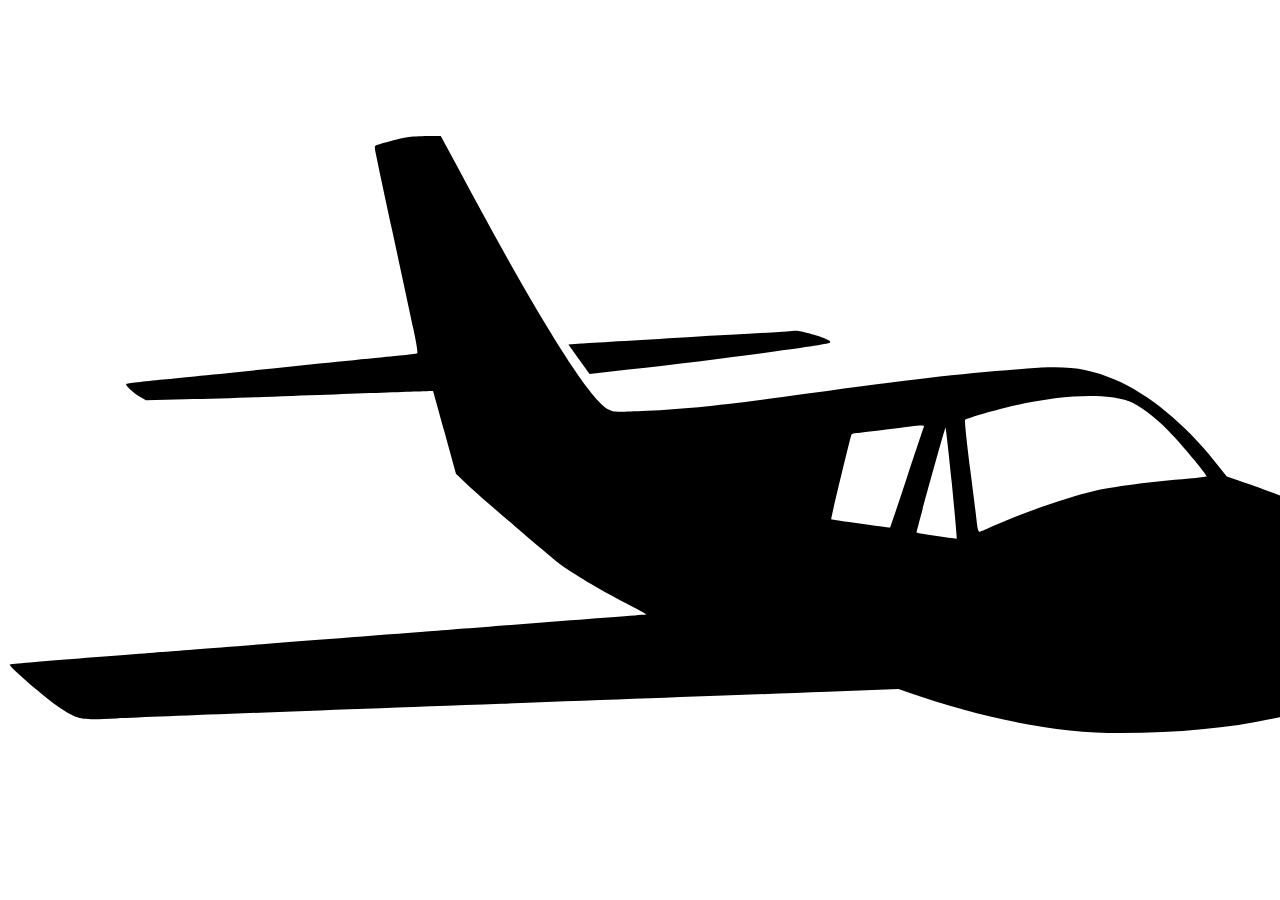
==== index.html @ e8cf4786 "add html" ====
<!DOCTYPE html>
<html lang="de">
  <head>
    <meta charset="utf-8" />
    <meta name="viewport" content="width=device-width, initial-scale=1.0" />
    <title>DreamFly-Flugschule</title>

    <link href="https://fonts.googleapis.com/css?family=Dosis:300,400,700,800" rel="stylesheet" />
    <link href="./styles/main.css" rel="stylesheet" type="text/css" />
  </head>
  <body>
    <header>
      <img src="img/872480.svg" alt="Flugzeug-Logo" />
    </header>
  </body>
</html>
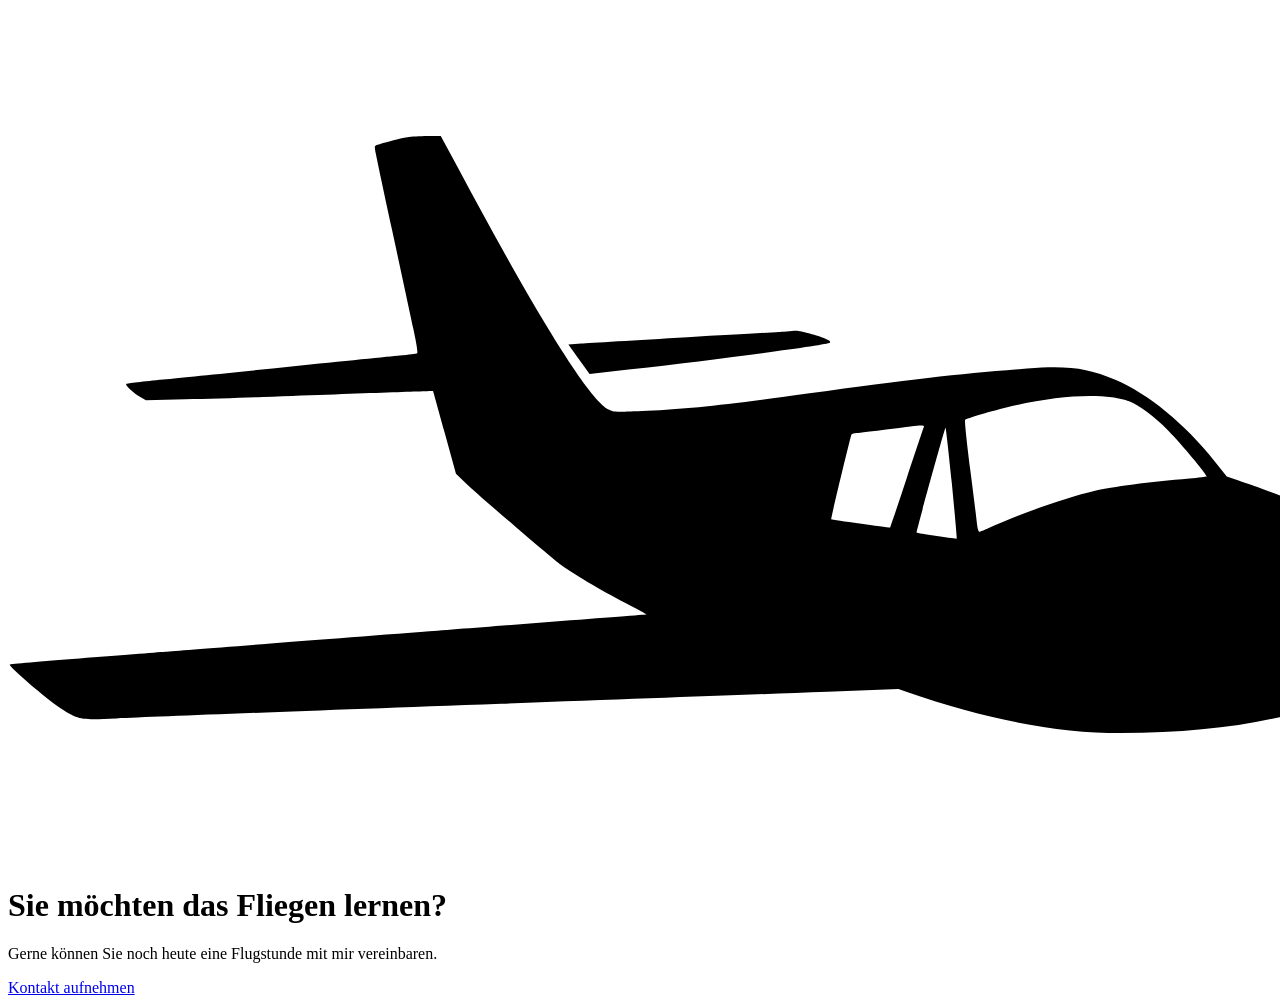
==== commit 9459939c: "add h1 p und a" ====
--- a/index.html
+++ b/index.html
@@ -13,5 +13,10 @@
     <header>
       <img src="img/872480.svg" alt="Flugzeug-Logo" />
     </header>
+    <main>
+      <h1>Sie möchten das Fliegen lernen?</h1>
+      <p>Gerne können Sie noch heute eine Flugstunde mit mir vereinbaren.</p>
+      <a href="#" class="button">Kontakt aufnehmen</a>
+    </main>
   </body>
 </html>
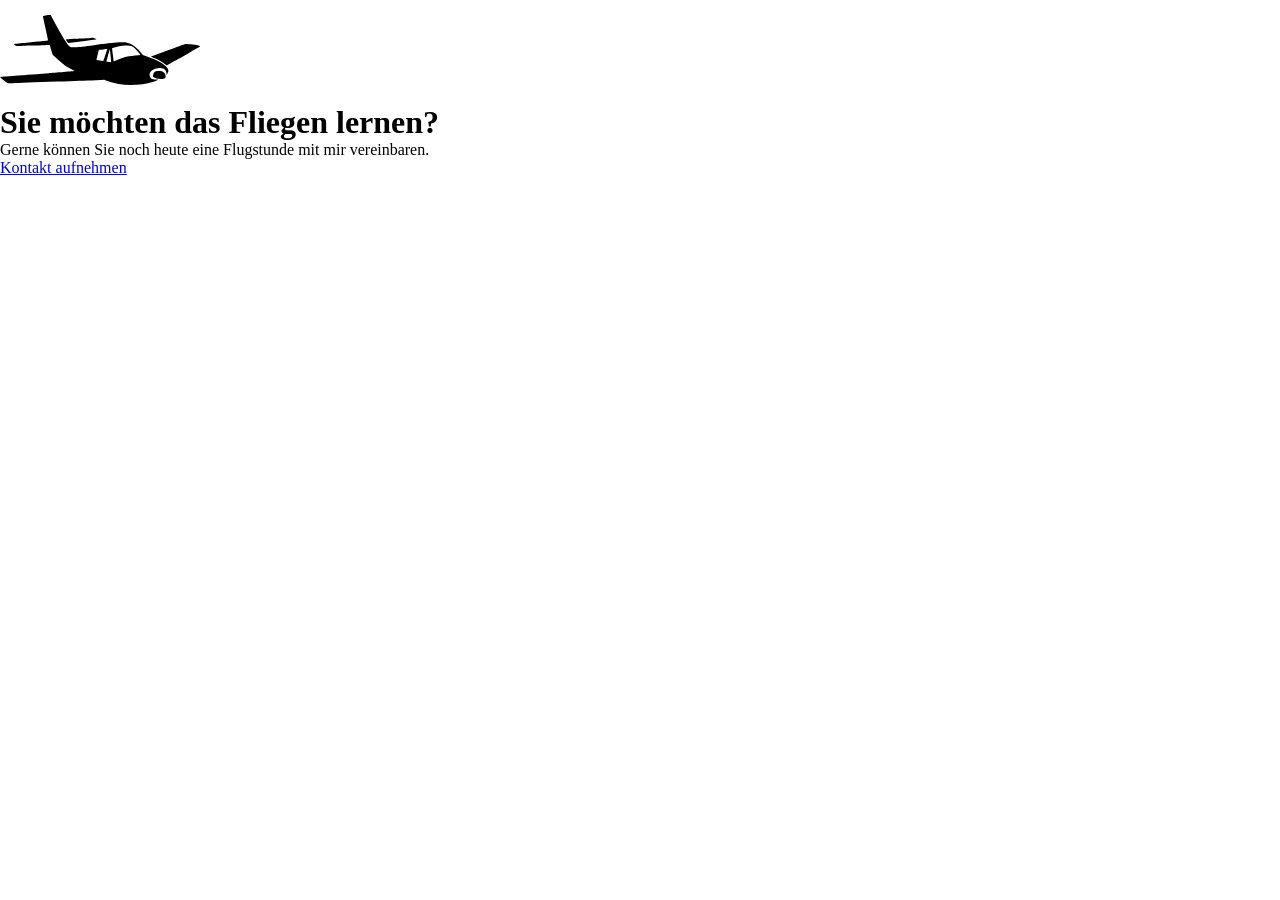
==== commit 754256f1: "add logo class" ====
--- a/index.html
+++ b/index.html
@@ -11,7 +11,7 @@
   </head>
   <body>
     <header>
-      <img src="img/872480.svg" alt="Flugzeug-Logo" />
+      <img src="img/872480.svg" alt="Flugzeug-Logo" class="logo" />
     </header>
     <main>
       <h1>Sie möchten das Fliegen lernen?</h1>
--- a/styles/main.css
+++ b/styles/main.css
@@ -0,0 +1,8 @@
+*{
+    margin: 0; 
+    padding: 0; 
+    box-sizing: border-box;
+}
+.logo {
+    max-width: 200px;
+}
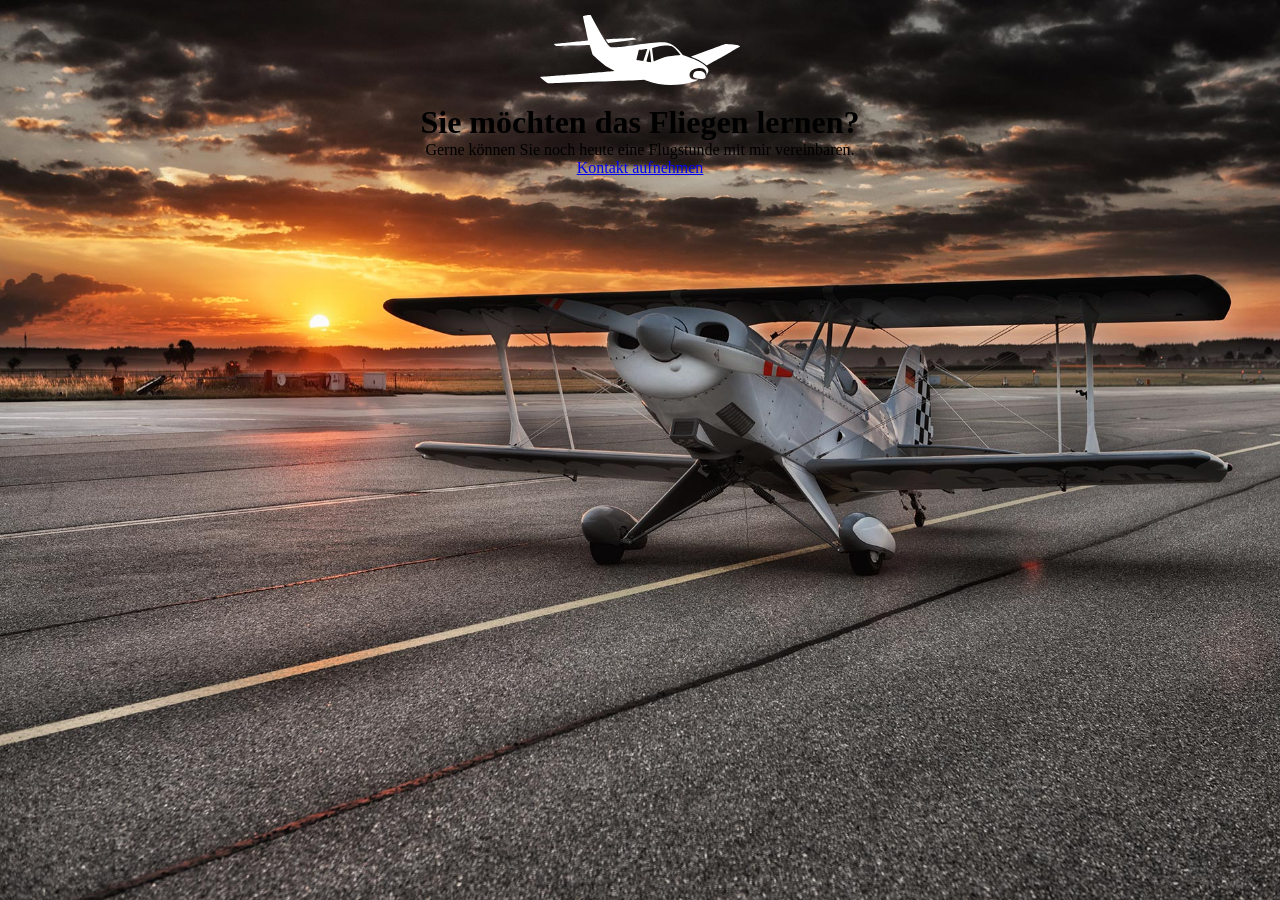
==== commit f77e6be3: "center and color" ====
--- a/index.html
+++ b/index.html
@@ -10,10 +10,10 @@
     <link href="./styles/main.css" rel="stylesheet" type="text/css" />
   </head>
   <body>
-    <header>
+    <header class="header">
       <img src="img/872480.svg" alt="Flugzeug-Logo" class="logo" />
     </header>
-    <main>
+    <main class="main">
       <h1>Sie möchten das Fliegen lernen?</h1>
       <p>Gerne können Sie noch heute eine Flugstunde mit mir vereinbaren.</p>
       <a href="#" class="button">Kontakt aufnehmen</a>
--- a/styles/main.css
+++ b/styles/main.css
@@ -3,6 +3,19 @@
     padding: 0; 
     box-sizing: border-box;
 }
+html {
+    height: 100%;
+    background-image: url("../img/pexels-pixabay-45230.jpg");
+    background-size: cover;
+    background-repeat: no-repeat;
+    background-attachment: fixed;
+}
+.header {
+    text-align: center;
+}
 .logo {
     max-width: 200px;
+}
+.main {
+    text-align: center;
 }
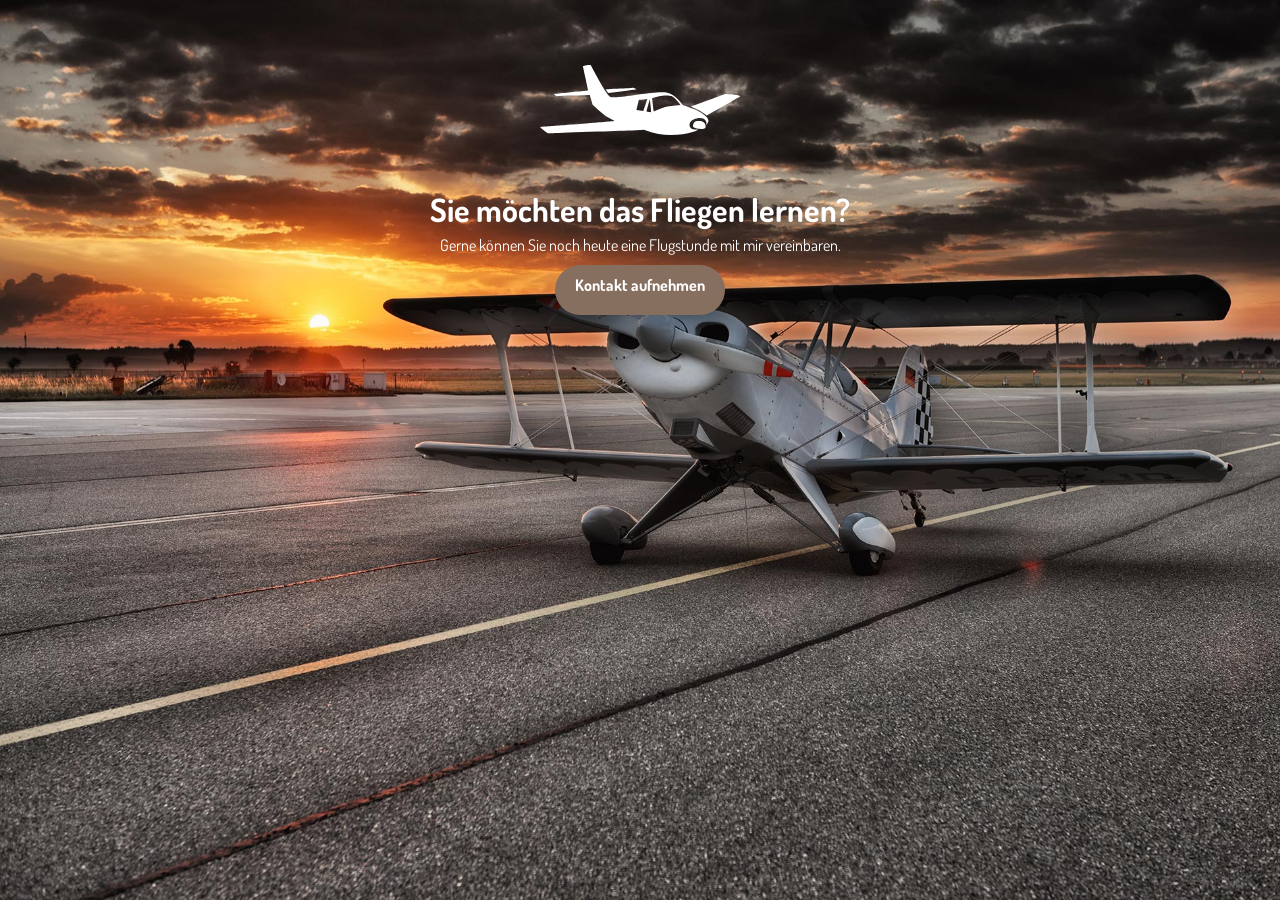
==== commit d708a946: "positionierung und styling von schrift" ====
--- a/index.html
+++ b/index.html
@@ -14,7 +14,7 @@
       <img src="img/872480.svg" alt="Flugzeug-Logo" class="logo" />
     </header>
     <main class="main">
-      <h1>Sie möchten das Fliegen lernen?</h1>
+      <h1 class="main--heading">Sie möchten das Fliegen lernen?</h1>
       <p>Gerne können Sie noch heute eine Flugstunde mit mir vereinbaren.</p>
       <a href="#" class="button">Kontakt aufnehmen</a>
     </main>
--- a/styles/main.css
+++ b/styles/main.css
@@ -9,13 +9,30 @@
     background-size: cover;
     background-repeat: no-repeat;
     background-attachment: fixed;
+    font-family: Dosis, sans-serif;
 }
 .header {
     text-align: center;
 }
 .logo {
     max-width: 200px;
+    margin-top: 50px;
+    margin-bottom: 35px;
 }
 .main {
+    color: white;
     text-align: center;
-}+}
+.main--heading {
+    margin-bottom: 5px;
+}
+.button {
+    margin-top: 10px;
+    font-weight: bold;
+    color: white;
+    text-decoration: none;
+    background-color: rgb(135, 111, 96);
+    padding: 10px 20px 20px;
+    display: inline-block;
+    border-radius: 100000px;
+}   
